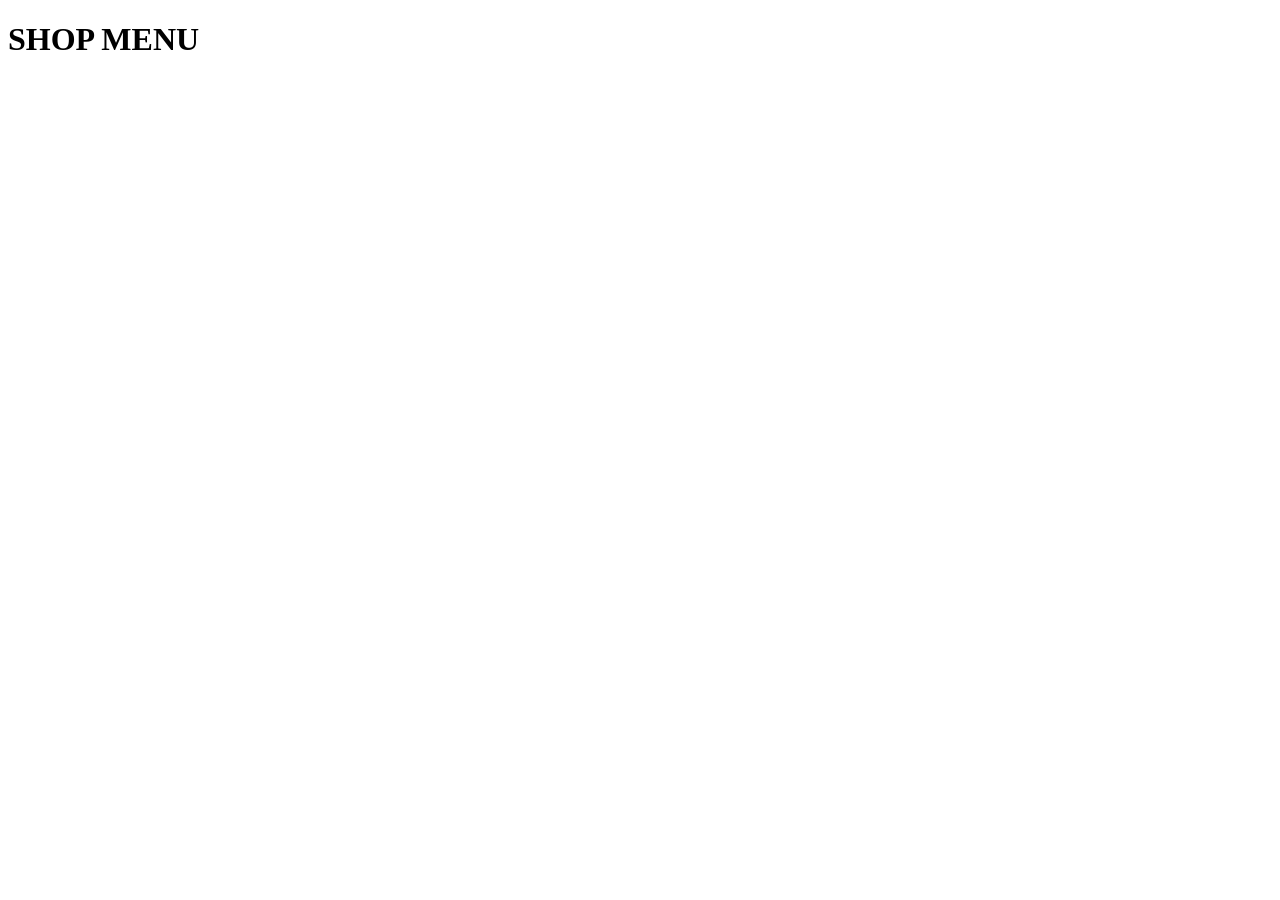
==== front.html @ e7fe9c21 "my firs commit" ====
<!DOCTYPE html>
<!--[if lt IE 7]>      <html class="no-js lt-ie9 lt-ie8 lt-ie7"> <![endif]-->
<!--[if IE 7]>         <html class="no-js lt-ie9 lt-ie8"> <![endif]-->
<!--[if IE 8]>         <html class="no-js lt-ie9"> <![endif]-->
<!--[if gt IE 8]>      <html class="no-js"> <!--<![endif]-->
<html>
    <head>
        <meta charset="utf-8">
        <meta http-equiv="X-UA-Compatible" content="IE=edge">
        <title>shop menu</title>
        <meta name="description" content="">
        <meta name="viewport" content="width=device-width, initial-scale=1">
        <link rel="stylesheet" href="">
    </head>
    <body>
        <h1>SHOP MENU</h1><!--[if lt IE 7]>
            <p class="browsehappy">You are using an <strong>outdated</strong> browser. Please <a href="#">upgrade your browser</a> to improve your experience.</p>
        <![endif]-->
        
        <script src="" async defer></script>
    </body>
</html>
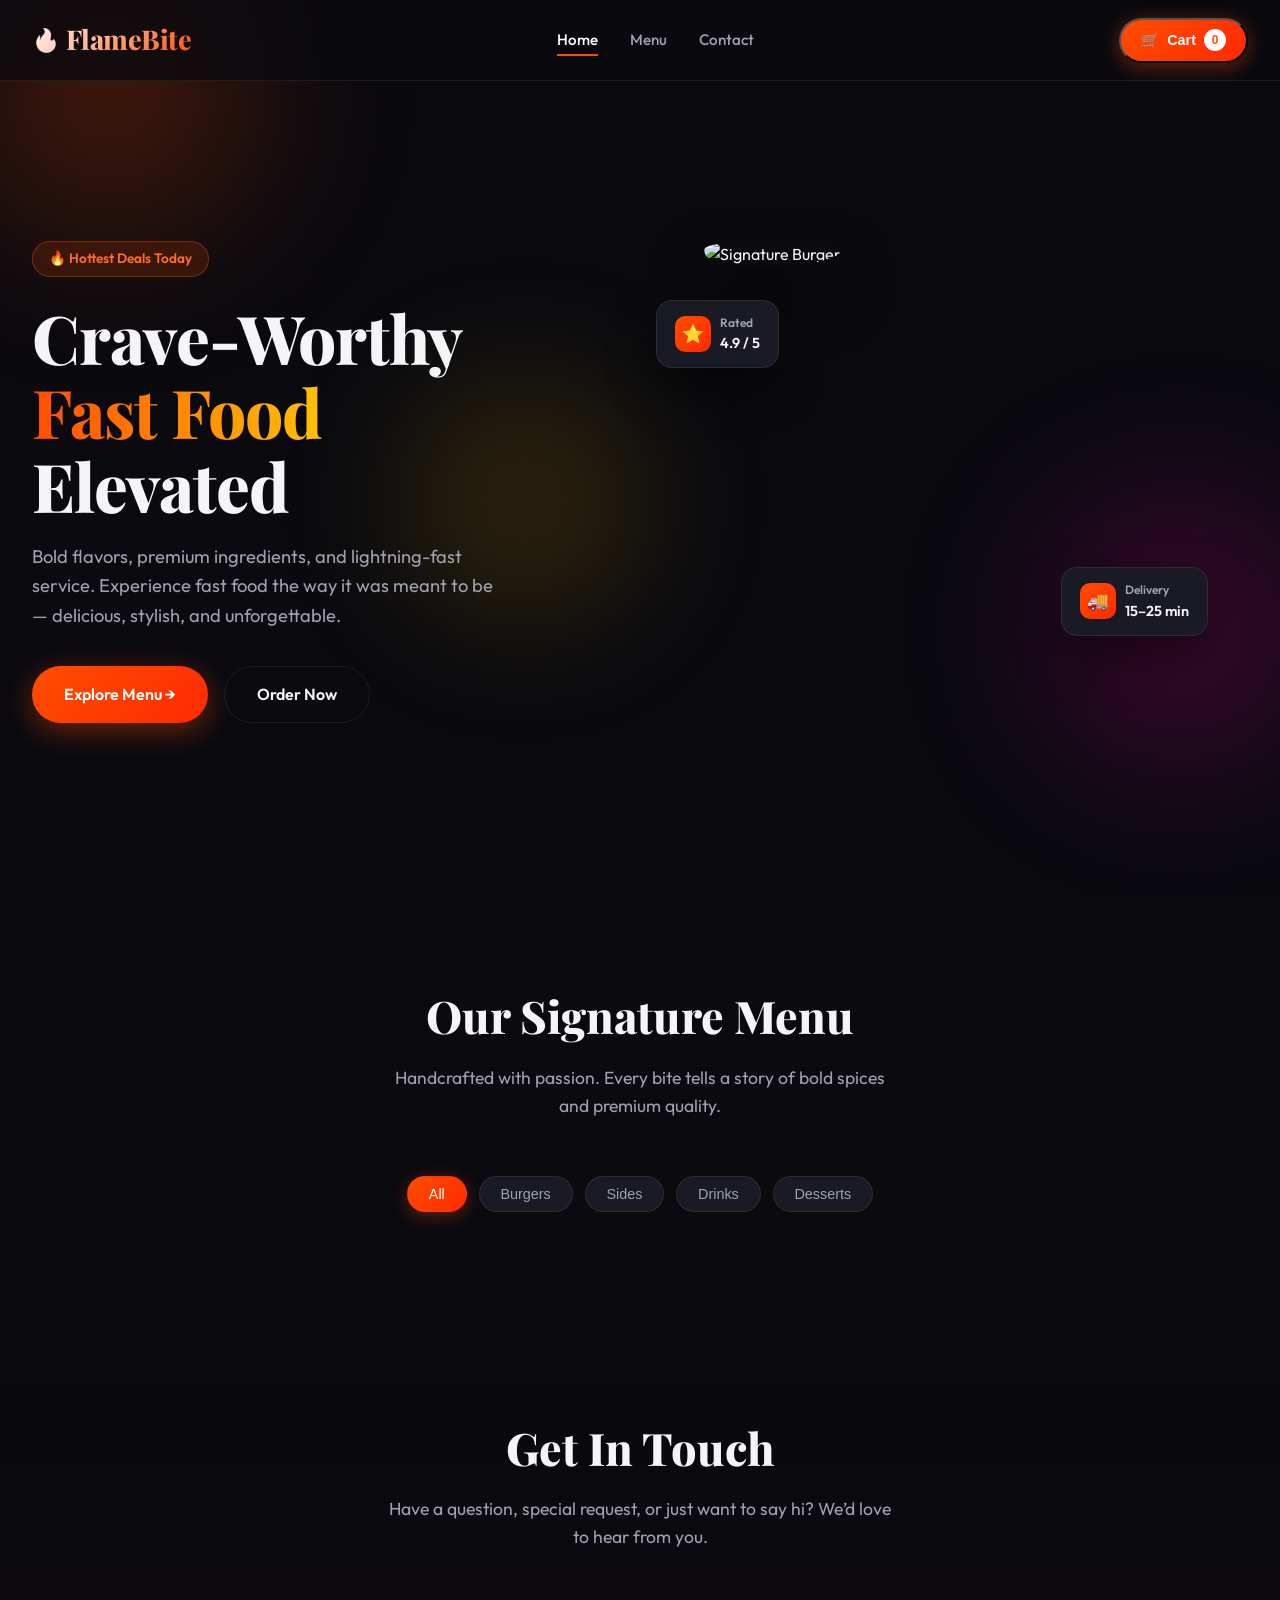
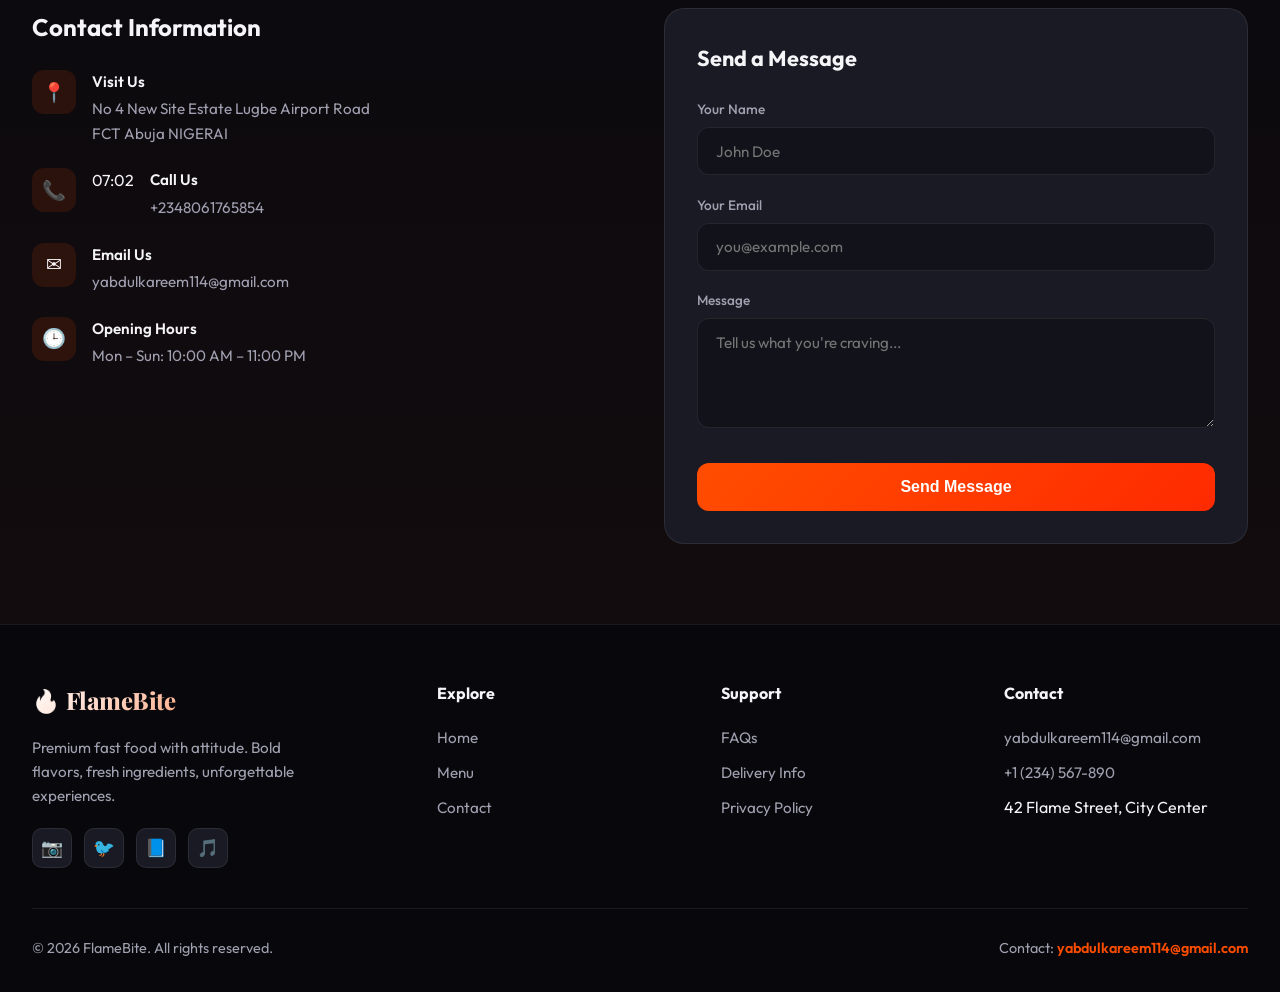
==== commit 77a65c2b: "this is my first commit" ====
--- a/front.html
+++ b/front.html
@@ -1,22 +1,1000 @@
+
 <!DOCTYPE html>
-<!--[if lt IE 7]>      <html class="no-js lt-ie9 lt-ie8 lt-ie7"> <![endif]-->
-<!--[if IE 7]>         <html class="no-js lt-ie9 lt-ie8"> <![endif]-->
-<!--[if IE 8]>         <html class="no-js lt-ie9"> <![endif]-->
-<!--[if gt IE 8]>      <html class="no-js"> <!--<![endif]-->
-<html>
-    <head>
-        <meta charset="utf-8">
-        <meta http-equiv="X-UA-Compatible" content="IE=edge">
-        <title>shop menu</title>
-        <meta name="description" content="">
-        <meta name="viewport" content="width=device-width, initial-scale=1">
-        <link rel="stylesheet" href="">
-    </head>
-    <body>
-        <h1>SHOP MENU</h1><!--[if lt IE 7]>
-            <p class="browsehappy">You are using an <strong>outdated</strong> browser. Please <a href="#">upgrade your browser</a> to improve your experience.</p>
-        <![endif]-->
-        
-        <script src="" async defer></script>
-    </body>
-</html>+<html lang="en">
+<head>
+<meta charset="UTF-8" />
+<meta name="viewport" content="width=device-width, initial-scale=1.0" />
+<title>FlameBite • Premium Fast Food</title>
+<link rel="preconnect" href="https://fonts.googleapis.com">
+<link rel="preconnect" href="https://fonts.gstatic.com" crossorigin>
+<link href="https://fonts.googleapis.com/css2?family=Outfit:wght@300;400;500;600;700;800&family=Playfair+Display:wght@700;800&display=swap" rel="stylesheet">
+<style>
+:root {
+--bg: #0a0a0f;
+--surface: #12121a;
+--card: #1a1a24;
+--accent: #ff4d00;
+--accent-glow: #ff6b2b;
+--gold: #ffc107;
+--text: #f5f5f7;
+--muted: #a0a0b0;
+--border: rgba(255,255,255,0.08);
+--radius: 20px;
+--shadow: 0 20px 50px rgba(0,0,0,0.45);
+}
+
+* {
+margin: 0;
+padding: 0;
+box-sizing: border-box;
+}
+
+html {
+scroll-behavior: smooth;
+}
+
+body {
+font-family: 'Outfit', system-ui, sans-serif;
+background: var(--bg);
+color: var(--text);
+line-height: 1.6;
+overflow-x: hidden;
+}
+
+/* Animated background orbs */
+.bg-orbs {
+position: fixed;
+inset: 0;
+pointer-events: none;
+z-index: 0;
+overflow: hidden;
+}
+.orb {
+position: absolute;
+border-radius: 50%;
+filter: blur(80px);
+opacity: 0.35;
+animation: float 18s ease-in-out infinite;
+}
+.orb-1 {
+width: 420px; height: 420px;
+background: radial-gradient(circle, var(--accent), transparent 70%);
+top: -120px; left: -100px;
+}
+.orb-2 {
+width: 360px; height: 360px;
+background: radial-gradient(circle, #ff00aa, transparent 70%);
+bottom: 10%; right: -80px;
+animation-delay: -6s;
+}
+.orb-3 {
+width: 280px; height: 280px;
+background: radial-gradient(circle, var(--gold), transparent 70%);
+top: 40%; left: 30%;
+animation-delay: -12s;
+}
+@keyframes float {
+0%, 100% { transform: translate(0, 0) scale(1); }
+33% { transform: translate(40px, -30px) scale(1.05); }
+66% { transform: translate(-30px, 20px) scale(0.95); }
+}
+
+/* Navigation */
+header {
+position: fixed;
+top: 0; left: 0; right: 0;
+z-index: 100;
+padding: 1.1rem 2rem;
+display: flex;
+align-items: center;
+justify-content: space-between;
+background: rgba(10,10,15,0.75);
+backdrop-filter: blur(16px);
+border-bottom: 1px solid var(--border);
+transition: all 0.3s ease;
+}
+header.scrolled {
+padding: 0.75rem 2rem;
+box-shadow: 0 8px 30px rgba(0,0,0,0.4);
+}
+
+.logo {
+font-family: 'Playfair Display', serif;
+font-size: 1.7rem;
+font-weight: 800;
+letter-spacing: -0.5px;
+background: linear-gradient(135deg, #fff 0%, var(--accent) 100%);
+-webkit-background-clip: text;
+-webkit-text-fill-color: transparent;
+background-clip: text;
+display: flex;
+align-items: center;
+gap: 0.4rem;
+}
+.logo span {
+font-size: 1.4rem;
+}
+
+nav {
+display: flex;
+gap: 2rem;
+align-items: center;
+}
+nav a {
+color: var(--muted);
+text-decoration: none;
+font-weight: 500;
+font-size: 0.95rem;
+position: relative;
+transition: color 0.25s;
+}
+nav a:hover, nav a.active {
+color: #fff;
+}
+nav a::after {
+content: '';
+position: absolute;
+left: 0; bottom: -4px;
+width: 0; height: 2px;
+background: var(--accent);
+transition: width 0.3s ease;
+}
+nav a:hover::after, nav a.active::after {
+width: 100%;
+}
+
+.cart-btn {
+background: linear-gradient(135deg, var(--accent), #ff2a00);
+color: white; 
+07:02 
+border: none;
+padding: 0.6rem 1.25rem;
+border-radius: 50px;
+font-weight: 600;
+font-size: 0.9rem;
+cursor: pointer;
+display: flex;
+align-items: center;
+gap: 0.5rem;
+box-shadow: 0 4px 20px rgba(255,77,0,0.4);
+transition: transform 0.2s, box-shadow 0.2s;
+}
+.cart-btn:hover {
+transform: translateY(-2px);
+box-shadow: 0 6px 25px rgba(255,77,0,0.55);
+}
+.cart-count {
+background: #fff;
+color: var(--accent);
+width: 22px; height: 22px;
+border-radius: 50%;
+font-size: 0.75rem;
+font-weight: 700;
+display: flex;
+align-items: center;
+justify-content: center;
+}
+
+/* Hero */
+.hero {
+position: relative;
+z-index: 1;
+min-height: 100vh;
+display: flex;
+align-items: center;
+padding: 8rem 2rem 4rem;
+max-width: 1300px;
+margin: 0 auto;
+gap: 3rem;
+}
+.hero-content {
+flex: 1;
+max-width: 560px;
+}
+.hero-badge {
+display: inline-flex;
+align-items: center;
+gap: 0.5rem;
+background: rgba(255,77,0,0.15);
+border: 1px solid rgba(255,77,0,0.35);
+color: var(--accent-glow);
+padding: 0.4rem 1rem;
+border-radius: 50px;
+font-size: 0.85rem;
+font-weight: 600;
+margin-bottom: 1.5rem;
+animation: pulse 2.5s infinite;
+}
+@keyframes pulse {
+0%, 100% { box-shadow: 0 0 0 0 rgba(255,77,0,0.4); }
+50% { box-shadow: 0 0 0 10px rgba(255,77,0,0); }
+}
+.hero h1 {
+font-family: 'Playfair Display', serif;
+font-size: clamp(2.8rem, 6vw, 4.2rem);
+line-height: 1.1;
+font-weight: 800;
+margin-bottom: 1.2rem;
+letter-spacing: -1px;
+}
+.hero h1 .highlight {
+background: linear-gradient(90deg, var(--accent), var(--gold));
+-webkit-background-clip: text;
+-webkit-text-fill-color: transparent;
+background-clip: text;
+}
+.hero p {
+color: var(--muted);
+font-size: 1.15rem;
+margin-bottom: 2.2rem;
+max-width: 480px;
+}
+.hero-actions {
+display: flex;
+gap: 1rem;
+flex-wrap: wrap;
+}
+.btn-primary {
+background: linear-gradient(135deg, var(--accent), #ff2a00);
+color: white;
+border: none;
+padding: 0.95rem 2rem;
+border-radius: 50px;
+font-weight: 600;
+font-size: 1rem;
+cursor: pointer;
+box-shadow: 0 8px 30px rgba(255,77,0,0.4);
+transition: all 0.25s;
+text-decoration: none;
+display: inline-flex;
+align-items: center;
+gap: 0.5rem;
+}
+.btn-primary:hover {
+transform: translateY(-3px);
+box-shadow: 0 12px 35px rgba(255,77,0,0.55);
+}
+.btn-secondary {
+background: transparent;
+color: var(--text);
+border: 1.5px solid var(--border);
+padding: 0.95rem 2rem;
+border-radius: 50px;
+font-weight: 600;
+font-size: 1rem;
+cursor: pointer;
+transition: all 0.25s;
+text-decoration: none;
+}
+.btn-secondary:hover {
+border-color: var(--accent);
+color: var(--accent);
+background: rgba(255,77,0,0.08);
+}
+
+.hero-visual {
+flex: 1;
+position: relative;
+display: flex;
+justify-content: center;
+align-items: center;
+}
+.hero-img-wrap {
+position: relative;
+width: 100%;
+max-width: 480px;
+aspect-ratio: 1;
+}
+.hero-img-wrap img {
+width: 100%;
+height: 100%;
+object-fit: cover;
+border-radius: 30% 70% 70% 30% / 30% 30% 70% 70%;
+box-shadow: 0 30px 60px rgba(0,0,0,0.5);
+animation: morph 12s ease-in-out infinite;
+}
+@keyframes morph {
+0%, 100% { border-radius: 30% 70% 70% 30% / 30% 30% 70% 70%; }
+25% { border-radius: 58% 42% 38% 62% / 45% 55% 45% 55%; } 
+07:02 
+50% { border-radius: 50% 50% 33% 67% / 55% 27% 73% 45%; }
+75% { border-radius: 33% 67% 58% 42% / 63% 48% 52% 37%; }
+}
+.floating-badge {
+position: absolute;
+background: var(--card);
+border: 1px solid var(--border);
+padding: 0.75rem 1.1rem;
+border-radius: 16px;
+box-shadow: var(--shadow);
+display: flex;
+align-items: center;
+gap: 0.6rem;
+font-weight: 600;
+font-size: 0.9rem;
+animation: floatBadge 4s ease-in-out infinite;
+}
+.floating-badge.one {
+top: 12%; left: -10%;
+animation-delay: 0s;
+}
+.floating-badge.two {
+bottom: 18%; right: -5%;
+animation-delay: 1.5s;
+}
+@keyframes floatBadge {
+0%, 100% { transform: translateY(0); }
+50% { transform: translateY(-12px); }
+}
+.badge-icon {
+width: 36px; height: 36px;
+background: linear-gradient(135deg, var(--accent), #ff2a00);
+border-radius: 10px;
+display: flex;
+align-items: center;
+justify-content: center;
+font-size: 1.1rem;
+}
+
+/* Sections common */
+section {
+position: relative;
+z-index: 1;
+padding: 5rem 2rem;
+max-width: 1300px;
+margin: 0 auto;
+}
+.section-header {
+text-align: center;
+margin-bottom: 3.5rem;
+}
+.section-header h2 {
+font-family: 'Playfair Display', serif;
+font-size: clamp(2rem, 4vw, 2.8rem);
+font-weight: 800;
+margin-bottom: 0.75rem;
+}
+.section-header p {
+color: var(--muted);
+font-size: 1.1rem;
+max-width: 520px;
+margin: 0 auto;
+}
+
+/* Filter tabs */
+.filter-tabs {
+display: flex;
+justify-content: center;
+gap: 0.75rem;
+flex-wrap: wrap;
+margin-bottom: 2.5rem;
+}
+.filter-btn {
+background: var(--card);
+border: 1px solid var(--border);
+color: var(--muted);
+padding: 0.55rem 1.3rem;
+border-radius: 50px;
+font-weight: 500;
+font-size: 0.9rem;
+cursor: pointer;
+transition: all 0.25s;
+}
+.filter-btn:hover, .filter-btn.active {
+background: linear-gradient(135deg, var(--accent), #ff2a00);
+color: white;
+border-color: transparent;
+box-shadow: 0 4px 18px rgba(255,77,0,0.35);
+}
+
+/* Menu Grid */
+.menu-grid {
+display: grid;
+grid-template-columns: repeat(auto-fill, minmax(280px, 1fr));
+gap: 1.75rem;
+}
+.menu-card {
+background: var(--card);
+border-radius: var(--radius);
+overflow: hidden;
+border: 1px solid var(--border);
+transition: all 0.35s cubic-bezier(0.22, 1, 0.36, 1);
+position: relative;
+opacity: 0;
+transform: translateY(30px);
+}
+.menu-card.visible {
+opacity: 1;
+transform: translateY(0);
+}
+.menu-card:hover {
+transform: translateY(-10px);
+box-shadow: 0 25px 50px rgba(0,0,0,0.4);
+border-color: rgba(255,77,0,0.3);
+}
+.card-img {
+position: relative;
+height: 200px;
+overflow: hidden;
+}
+.card-img img {
+width: 100%;
+height: 100%;
+object-fit: cover;
+transition: transform 0.5s ease;
+}
+.menu-card:hover .card-img img {
+transform: scale(1.08);
+}
+.price-tag {
+position: absolute;
+top: 14px;
+right: 14px;
+background: linear-gradient(135deg, var(--accent), #ff2a00);
+color: white;
+font-weight: 700;
+font-size: 0.95rem;
+padding: 0.4rem 0.9rem;
+border-radius: 50px;
+box-shadow: 0 4px 15px rgba(255,77,0,0.45);
+z-index: 2;
+}
+.card-body {
+padding: 1.35rem 1.4rem 1.5rem;
+}
+.card-category {
+font-size: 0.75rem;
+text-transform: uppercase;
+letter-spacing: 1px;
+color: var(--accent); 
+07:02 
+font-weight: 600;
+margin-bottom: 0.35rem;
+}
+.card-title {
+font-size: 1.25rem;
+font-weight: 700;
+margin-bottom: 0.45rem;
+}
+.card-desc {
+color: var(--muted);
+font-size: 0.9rem;
+margin-bottom: 1.15rem;
+display: -webkit-box;
+-webkit-line-clamp: 2;
+-webkit-box-orient: vertical;
+overflow: hidden;
+}
+.card-footer {
+display: flex;
+align-items: center;
+justify-content: space-between;
+}
+.add-btn {
+background: rgba(255,77,0,0.12);
+color: var(--accent);
+border: 1px solid rgba(255,77,0,0.3);
+padding: 0.5rem 1.1rem;
+border-radius: 50px;
+font-weight: 600;
+font-size: 0.85rem;
+cursor: pointer;
+transition: all 0.25s;
+display: flex;
+align-items: center;
+gap: 0.35rem;
+}
+.add-btn:hover {
+background: var(--accent);
+color: white;
+border-color: transparent;
+}
+.rating {
+display: flex;
+align-items: center;
+gap: 0.3rem;
+font-size: 0.85rem;
+color: var(--gold);
+font-weight: 600;
+}
+
+/* Contact section */
+.contact-section {
+background: linear-gradient(180deg, transparent, rgba(255,77,0,0.04));
+}
+.contact-grid {
+display: grid;
+grid-template-columns: 1fr 1fr;
+gap: 3rem;
+align-items: start;
+}
+.contact-info h3 {
+font-size: 1.5rem;
+margin-bottom: 1.5rem;
+font-weight: 700;
+}
+.info-item {
+display: flex;
+gap: 1rem;
+margin-bottom: 1.4rem;
+align-items: flex-start;
+}
+.info-icon {
+width: 44px; height: 44px;
+background: rgba(255,77,0,0.12);
+border-radius: 12px;
+display: flex;
+align-items: center;
+justify-content: center;
+font-size: 1.2rem;
+flex-shrink: 0;
+}
+.info-text h4 {
+font-size: 0.95rem;
+font-weight: 600;
+margin-bottom: 0.2rem;
+}
+.info-text p, .info-text a {
+color: var(--muted);
+font-size: 0.95rem;
+text-decoration: none;
+transition: color 0.2s;
+}
+.info-text a:hover {
+color: var(--accent);
+}
+
+.contact-form {
+background: var(--card);
+border: 1px solid var(--border);
+border-radius: var(--radius);
+padding: 2rem;
+}
+.contact-form h3 {
+font-size: 1.35rem;
+margin-bottom: 1.5rem;
+font-weight: 700;
+}
+.form-group {
+margin-bottom: 1.2rem;
+}
+.form-group label {
+display: block;
+font-size: 0.85rem;
+font-weight: 500;
+margin-bottom: 0.4rem;
+color: var(--muted);
+}
+.form-group input,
+.form-group textarea {
+width: 100%;
+background: var(--surface);
+border: 1px solid var(--border);
+border-radius: 12px;
+padding: 0.85rem 1.1rem;
+color: var(--text);
+font-family: inherit;
+font-size: 0.95rem;
+transition: border-color 0.25s;
+}
+.form-group input:focus,
+.form-group textarea:focus {
+outline: none;
+border-color: var(--accent);
+}
+.form-group textarea {
+resize: vertical;
+min-height: 110px;
+}
+.submit-btn {
+width: 100%;
+background: linear-gradient(135deg, var(--accent), #ff2a00);
+color: white;
+border: none;
+padding: 0.95rem;
+border-radius: 12px;
+font-weight: 600;
+font-size: 1rem;
+cursor: pointer;
+transition: all 0.25s;
+margin-top: 0.5rem;
+}
+.submit-btn:hover {
+transform: translateY(-2px);
+box-shadow: 0 8px 25px rgba(255,77,0,0.4);
+}
+
+/* Footer */
+footer {
+position: relative;
+z-index: 1;
+background: #08080c;
+border-top: 1px solid var(--border);
+padding: 3.5rem 2rem 2rem; 
+07:02 
+}
+.footer-content {
+max-width: 1300px;
+margin: 0 auto;
+display: grid;
+grid-template-columns: 1.5fr 1fr 1fr 1fr;
+gap: 2.5rem;
+margin-bottom: 2.5rem;
+}
+.footer-brand .logo {
+margin-bottom: 1rem;
+font-size: 1.5rem;
+}
+.footer-brand p {
+color: var(--muted);
+font-size: 0.95rem;
+max-width: 280px;
+margin-bottom: 1.2rem;
+}
+.socials {
+display: flex;
+gap: 0.75rem;
+}
+.social-link {
+width: 40px; height: 40px;
+background: var(--card);
+border: 1px solid var(--border);
+border-radius: 10px;
+display: flex;
+align-items: center;
+justify-content: center;
+color: var(--muted);
+text-decoration: none;
+transition: all 0.25s;
+font-size: 1.1rem;
+}
+.social-link:hover {
+background: var(--accent);
+color: white;
+border-color: transparent;
+}
+.footer-col h4 {
+font-size: 1rem;
+font-weight: 700;
+margin-bottom: 1.1rem;
+}
+.footer-col ul {
+list-style: none;
+}
+.footer-col li {
+margin-bottom: 0.6rem;
+}
+.footer-col a {
+color: var(--muted);
+text-decoration: none;
+font-size: 0.95rem;
+transition: color 0.2s;
+}
+.footer-col a:hover {
+color: var(--accent);
+}
+.footer-bottom {
+max-width: 1300px;
+margin: 0 auto;
+padding-top: 1.75rem;
+border-top: 1px solid var(--border);
+display: flex;
+justify-content: space-between;
+align-items: center;
+flex-wrap: wrap;
+gap: 1rem;
+color: var(--muted);
+font-size: 0.9rem;
+}
+.footer-email {
+color: var(--accent);
+font-weight: 600;
+text-decoration: none;
+}
+.footer-email:hover {
+text-decoration: underline;
+}
+
+/* Toast notification */
+.toast {
+position: fixed;
+bottom: 2rem;
+right: 2rem;
+background: var(--card);
+border: 1px solid rgba(255,77,0,0.4);
+color: white;
+padding: 1rem 1.4rem;
+border-radius: 14px;
+box-shadow: 0 15px 40px rgba(0,0,0,0.5);
+display: flex;
+align-items: center;
+gap: 0.75rem;
+z-index: 200;
+transform: translateY(120px);
+opacity: 0;
+transition: all 0.4s cubic-bezier(0.22, 1, 0.36, 1);
+}
+.toast.show {
+transform: translateY(0);
+opacity: 1;
+}
+.toast-icon {
+width: 32px; height: 32px;
+background: var(--accent);
+border-radius: 8px;
+display: flex;
+align-items: center;
+justify-content: center;
+}
+
+/* Mobile menu */
+.menu-toggle {
+display: none;
+background: none;
+border: none;
+color: white;
+font-size: 1.6rem;
+cursor: pointer;
+}
+
+/* Responsive */
+@media (max-width: 980px) {
+.hero {
+flex-direction: column;
+text-align: center;
+padding-top: 7rem;
+}
+.hero-content {
+max-width: 100%;
+}
+.hero p {
+margin-left: auto;
+margin-right: auto;
+}
+.hero-actions {
+justify-content: center;
+}
+.hero-visual {
+max-width: 380px;
+}
+.floating-badge.one { left: 0; }
+.floating-badge.two { right: 0; }
+.contact-grid {
+grid-template-columns: 1fr;
+}
+.footer-content {
+grid-template-columns: 1fr 1fr;
+}
+}
+@media (max-width: 680px) {
+header {
+padding: 1rem 1.25rem;
+}
+nav {
+display: none;
+position: absolute;
+top: 100%;
+left: 0; right: 0;
+background: rgba(10,10,15,0.97);
+flex-direction: column;
+padding: 1.5rem;
+gap: 1.2rem;
+border-bottom: 1px solid var(--border); 
+07:02 
+}
+nav.open {
+display: flex;
+}
+.menu-toggle {
+display: block;
+}
+.cart-btn span:not(.cart-count) {
+display: none;
+}
+section {
+padding: 3.5rem 1.25rem;
+}
+.footer-content {
+grid-template-columns: 1fr;
+}
+.footer-bottom {
+flex-direction: column;
+text-align: center;
+}
+}
+</style>
+</head>
+<body>
+<!-- Background orbs -->
+<div class="bg-orbs">
+<div class="orb orb-1"></div>
+<div class="orb orb-2"></div>
+<div class="orb orb-3"></div>
+</div>
+
+<!-- Header -->
+<header id="header">
+<div class="logo">
+<span>🔥</span> FlameBite
+</div>
+<nav id="nav">
+<a href="#home" class="active">Home</a>
+<a href="#menu">Menu</a>
+<a href="#contact">Contact</a>
+</nav>
+<div style="display:flex;align-items:center;gap:1rem;">
+<button class="cart-btn" id="cartBtn">
+🛒 <span>Cart</span>
+<span class="cart-count" id="cartCount">0</span>
+</button>
+<button class="menu-toggle" id="menuToggle" aria-label="Menu">☰</button>
+</div>
+</header>
+
+<!-- Hero -->
+<section class="hero" id="home">
+<div class="hero-content">
+<div class="hero-badge">🔥 Hottest Deals Today</div>
+<h1>Crave-Worthy<br><span class="highlight">Fast Food</span><br>Elevated</h1>
+<p>Bold flavors, premium ingredients, and lightning-fast service. Experience fast food the way it was meant to be — delicious, stylish, and unforgettable.</p>
+<div class="hero-actions">
+<a href="#menu" class="btn-primary">Explore Menu →</a>
+<a href="#contact" class="btn-secondary">Order Now</a>
+</div>
+</div>
+<div class="hero-visual">
+<div class="hero-img-wrap">
+<img src="https://images.unsplash.com/photo-1568901346375-23c9450c58cd?w=800&q=80" alt="Signature Burger" />
+<div class="floating-badge one">
+<div class="badge-icon">⭐</div>
+<div>
+<div style="font-size:0.75rem;color:var(--muted);">Rated</div>
+<div>4.9 / 5</div>
+</div>
+</div>
+<div class="floating-badge two">
+<div class="badge-icon">🚚</div>
+<div>
+<div style="font-size:0.75rem;color:var(--muted);">Delivery</div>
+<div>15–25 min</div>
+</div>
+</div>
+</div>
+</div>
+</section>
+
+<!-- Menu -->
+<section id="menu">
+<div class="section-header">
+<h2>Our Signature Menu</h2>
+<p>Handcrafted with passion. Every bite tells a story of bold spices and premium quality.</p>
+</div>
+
+<div class="filter-tabs">
+<button class="filter-btn active" data-filter="all">All</button>
+<button class="filter-btn" data-filter="burgers">Burgers</button>
+<button class="filter-btn" data-filter="sides">Sides</button>
+<button class="filter-btn" data-filter="drinks">Drinks</button>
+<button class="filter-btn" data-filter="desserts">Desserts</button>
+</div>
+
+<div class="menu-grid" id="menuGrid">
+<!-- Cards injected by JS -->
+</div>
+</section>
+
+<!-- Contact -->
+<section class="contact-section" id="contact">
+<div class="section-header">
+<h2>Get In Touch</h2>
+<p>Have a question, special request, or just want to say hi? We’d love to hear from you.</p>
+</div>
+
+<div class="contact-grid">
+<div class="contact-info">
+<h3>Contact Information</h3>
+<div class="info-item">
+<div class="info-icon">📍</div>
+<div class="info-text">
+<h4>Visit Us</h4>
+<p>No 4 New Site Estate Lugbe Airport Road<br>FCT Abuja NIGERAI</p>
+</div>
+</div>
+<div class="info-item">
+<div class="info-icon">📞</div> 
+07:02 
+<div class="info-text">
+<h4>Call Us</h4>
+<p><a href="tel:+2348061765854">+2348061765854
+</a></p>
+</div>
+</div>
+<div class="info-item">
+<div class="info-icon">✉️</div>
+<div class="info-text">
+<h4>Email Us</h4>
+<p><a href="mailto:yabdulkareem114@gmail.com">yabdulkareem114@gmail.com</a></p>
+</div>
+</div>
+<div class="info-item">
+<div class="info-icon">🕒</div>
+<div class="info-text">
+<h4>Opening Hours</h4>
+<p>Mon – Sun: 10:00 AM – 11:00 PM</p>
+</div>
+</div>
+</div>
+
+<div class="contact-form">
+<h3>Send a Message</h3>
+<form id="contactForm">
+<div class="form-group">
+<label for="name">Your Name</label>
+<input type="text" id="name" name="name" placeholder="John Doe" required />
+</div>
+<div class="form-group">
+<label for="email">Your Email</label>
+<input type="email" id="email" name="email" placeholder="you@example.com" required />
+</div>
+<div class="form-group">
+<label for="message">Message</label>
+<textarea id="message" name="message" placeholder="Tell us what you're craving..." required></textarea>
+</div>
+<button type="submit" class="submit-btn">Send Message</button>
+</form>
+</div>
+</div>
+</section>
+
+<!-- Footer -->
+<footer>
+<div class="footer-content">
+<div class="footer-brand">
+<div class="logo"><span>🔥</span> FlameBite</div>
+<p>Premium fast food with attitude. Bold flavors, fresh ingredients, unforgettable experiences.</p>
+<div class="socials">
+<a href="#" class="social-link" aria-label="Instagram">📷</a>
+<a href="#" class="social-link" aria-label="Twitter">🐦</a>
+<a href="#" class="social-link" aria-label="Facebook">📘</a>
+<a href="#" class="social-link" aria-label="TikTok">🎵</a>
+</div>
+</div>
+<div class="footer-col">
+<h4>Explore</h4>
+<ul>
+<li><a href="#home">Home</a></li>
+<li><a href="#menu">Menu</a></li>
+<li><a href="#contact">Contact</a></li>
+</ul>
+</div>
+<div class="footer-col">
+<h4>Support</h4>
+<ul>
+<li><a href="#">FAQs</a></li>
+<li><a href="#">Delivery Info</a></li>
+<li><a href="#">Privacy Policy</a></li>
+</ul>
+</div>
+<div class="footer-col">
+<h4>Contact</h4>
+<ul>
+<li><a href="mailto:yabdulkareem114@gmail.com">yabdulkareem114@gmail.com</a></li>
+<li><a href="tel:+1234567890">+1 (234) 567-890</a></li>
+<li>42 Flame Street, City Center</li>
+</ul>
+</div>
+</div>
+<div class="footer-bottom">
+<p>© 2026 FlameBite. All rights reserved.</p>
+<p>Contact: <a href="mailto:yabdulkareem114@gmail.com" class="footer-email">yabdulkareem114@gmail.com</a></p>
+</div>
+</footer>
+
+<!-- Toast -->
+<div class="toast" id="toast">
+<div class="toast-icon">✓</div>
+<span id="toastMsg">Added to cart!</span>
+</div>
+
+</body>
+</html> 
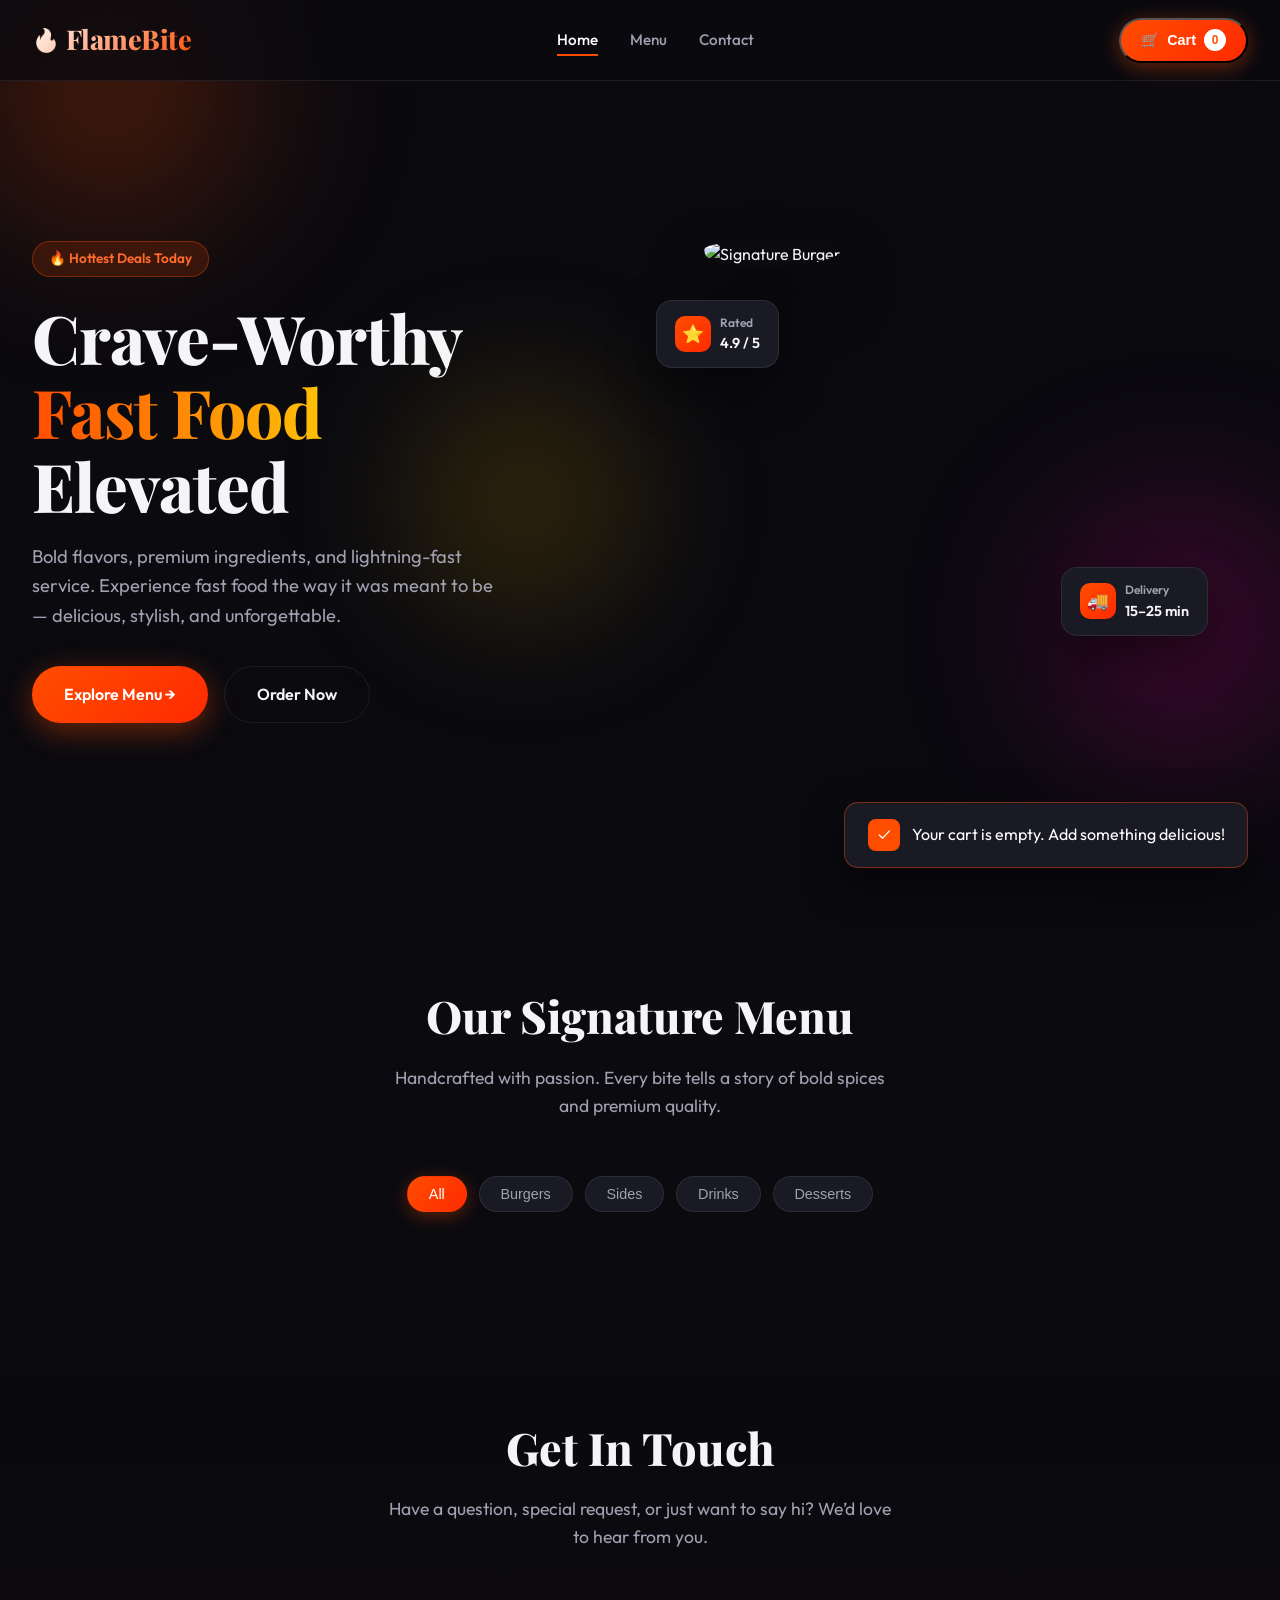
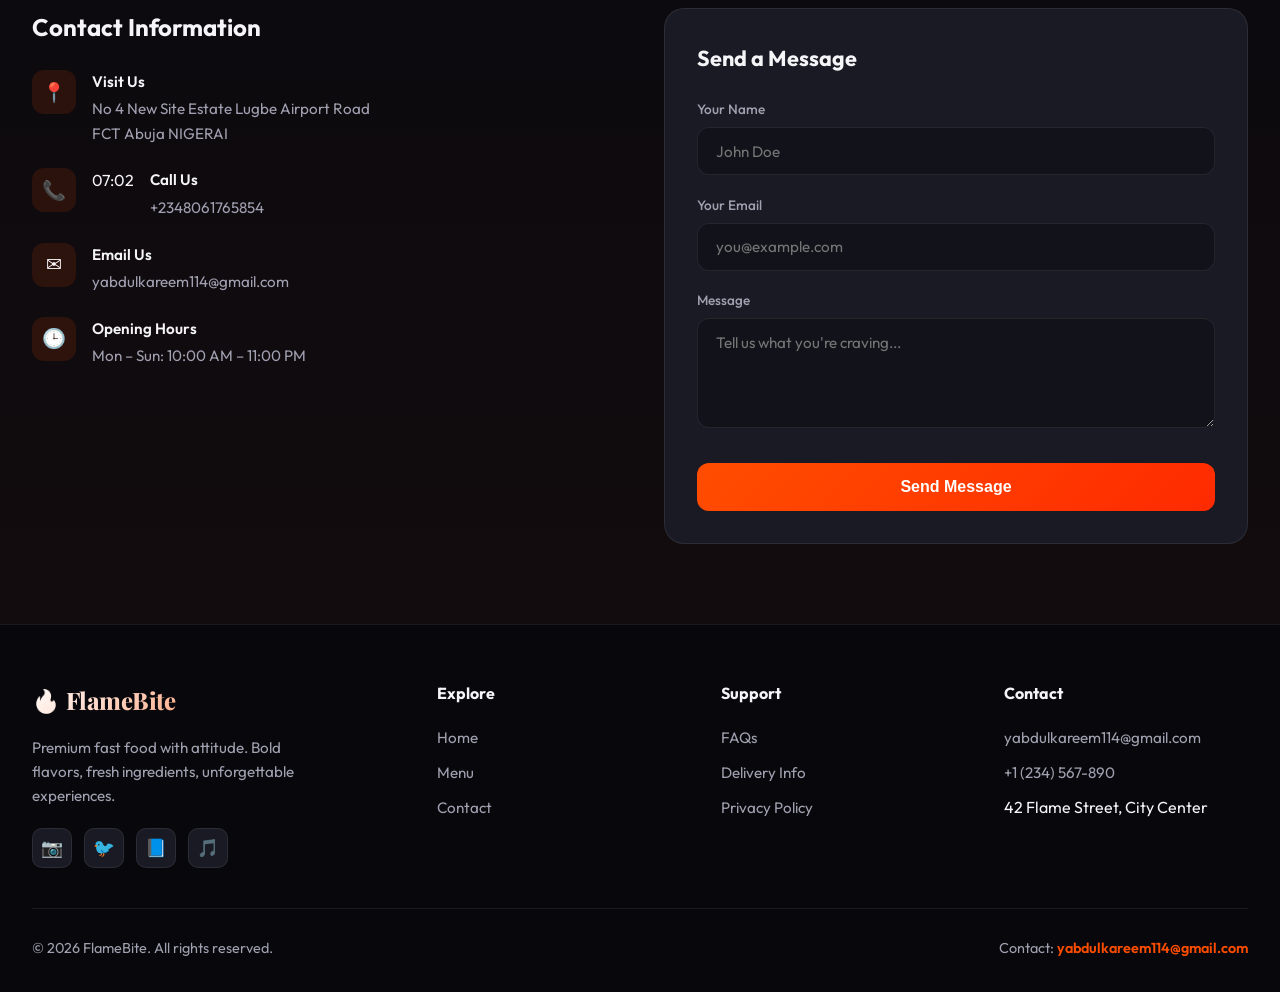
==== commit 659a9de3: "this is my second commit" ====
--- a/front.html
+++ b/front.html
@@ -995,6 +995,235 @@
 <div class="toast-icon">✓</div>
 <span id="toastMsg">Added to cart!</span>
 </div>
-
+<script>
+// Menu data
+const menuItems = [
+  {
+    id: 1,
+    name: "Flame Smash Burger",
+    category: "burgers",
+    desc: "Double smashed beef, melted cheddar, caramelized onions & secret flame sauce.",
+    price: 12.99,
+    rating: 4.9,
+    img: "https://images.unsplash.com/photo-1568901346375-23c9450c58cd?w=600&q=80"
+  },
+  {
+    id: 2,
+    name: "Crispy Chicken Deluxe",
+    category: "burgers",
+    desc: "Crispy fried chicken, spicy mayo, lettuce, pickles on a toasted brioche bun.", 
+    price: 11.49,
+    rating: 4.8,
+    img: "https://images.unsplash.com/photo-1606755962773-d324e0a13086?w=600&q=80"
+  },
+  {
+    id: 3,
+    name: "Truffle Fries",
+    category: "sides",
+    desc: "Hand-cut fries tossed in truffle oil, parmesan & fresh herbs.",
+    price: 6.99,
+    rating: 4.7,
+    img: "https://images.unsplash.com/photo-1573080496219-bb080dd4f877?w=600&q=80"
+  },
+  {
+    id: 4,
+    name: "Loaded Nacho Fries",
+    category: "sides",
+    desc: "Fries smothered in cheese sauce, jalapeños, sour cream & crispy bacon.",
+    price: 8.49,
+    rating: 4.6,
+    img: "https://images.unsplash.com/photo-1630384060421-cb20d0e0649d?w=600&q=80"
+  },
+  {
+    id: 5,
+    name: "Classic Cola",
+    category: "drinks",
+    desc: "Ice-cold classic cola. The perfect partner for every meal.",
+    price: 2.99,
+    rating: 4.5,
+    img: "https://images.unsplash.com/photo-1622483767028-3f66f32aef97?w=600&q=80"
+  },
+  {
+    id: 6,
+    name: "Berry Blast Shake",
+    category: "drinks",
+    desc: "Creamy vanilla ice cream blended with mixed berries & a hint of mint.",
+    price: 5.99,
+    rating: 4.8,
+    img: "https://images.unsplash.com/photo-1572490122747-3968b75cc699?w=600&q=80"
+  },
+  {
+    id: 7,
+    name: "Molten Chocolate Cake",
+    category: "desserts",
+    desc: "Warm chocolate lava cake with a gooey center, served with vanilla ice cream.",
+    price: 7.49,
+    rating: 4.9,
+    img: "https://images.unsplash.com/photo-1606313564200-e75d5e30476c?w=600&q=80"
+  },
+  {
+    id: 8,
+    name: "BBQ Bacon Burger",
+    category: "burgers",
+    desc: "Juicy beef patty, crispy bacon, cheddar, onion rings & smoky BBQ glaze.",
+    price: 13.99,
+    rating: 4.9,
+    img: "https://images.unsplash.com/photo-1553979459-d2229ba7433b?w=600&q=80"
+  },
+  {
+    id: 9,
+    name: "Onion Rings",
+    category: "sides",
+    desc: "Golden, crispy beer-battered onion rings with house dipping sauce.",
+    price: 5.49,
+    rating: 4.6,
+    img: "https://images.unsplash.com/photo-1639024471283-035266d1b3f2?w=600&q=80"
+  },
+  {
+    id: 10,
+    name: "Iced Lemonade",
+    category: "drinks",
+    desc: "Freshly squeezed lemonade over ice with a touch of mint.",
+    price: 3.49,
+    rating: 4.7,
+    img: "https://images.unsplash.com/photo-1622597467836-f3285f2131b8?w=600&q=80"
+  },
+  {
+    id: 11,
+    name: "Cookie Dough Sundae",
+    category: "desserts",
+    desc: "Vanilla ice cream loaded with cookie dough chunks & chocolate drizzle.",
+    price: 6.99,
+    rating: 4.8,
+    img: "https://images.unsplash.com/photo-1563805042-7684c019e1cb?w=600&q=80"
+  },
+  {
+    id: 12,
+    name: "Spicy Wings (8pc)",
+    category: "sides",
+    desc: "Crispy chicken wings tossed in our signature hot sauce. Extra napkins recommended.",
+    price: 9.99,
+    rating: 4.7,
+    img: "https://images.unsplash.com/photo-1608039755401-742074f0548d?w=600&q=80"
+  }
+];
+
+// State
+let cart = [];
+let currentFilter = 'all';
+
+// DOM
+const menuGrid = document.getElementById('menuGrid');
+const cartCount = document.getElementById('cartCount');
+const toast = document.getElementById('toast');
+const toastMsg = document.getElementById('toastMsg');
+const header = document.getElementById('header');
+const menuToggle = document.getElementById('menuToggle');
+const nav = document.getElementById('nav');
+
+// Render menu cards
+function renderMenu(filter = 'all') {
+  const items = filter === 'all' ? menuItems : menuItems.filter(i => i.category === filter); 
+
+  menuGrid.innerHTML = items.map((item, idx) => `
+    <article class="menu-card" data-id="${item.id}" style="transition-delay: ${idx * 0.06}s">
+      <div class="card-img">
+        <img src="${item.img}" alt="${item.name}" loading="lazy" />
+        <div class="price-tag">$${item.price.toFixed(2)}</div>
+      </div>
+      <div class="card-body">
+        <div class="card-category">${item.category}</div>
+        <h3 class="card-title">${item.name}</h3>
+        <p class="card-desc">${item.desc}</p>
+        <div class="card-footer">
+          <div class="rating">★ ${item.rating}</div>
+          <button class="add-btn" onclick="addToCart(${item.id})">
+            + Add
+          </button>
+        </div>
+      </div>
+    </article>
+  `).join('');
+
+  // Trigger animation
+  requestAnimationFrame(() => {
+    document.querySelectorAll('.menu-card').forEach(card => {
+      card.classList.add('visible');
+    });
+  });
+}
+
+// Filter buttons
+document.querySelectorAll('.filter-btn').forEach(btn => {
+  btn.addEventListener('click', () => {
+    document.querySelectorAll('.filter-btn').forEach(b => b.classList.remove('active'));
+    btn.classList.add('active');
+    currentFilter = btn.dataset.filter;
+    renderMenu(currentFilter);
+  });
+});
+
+// Add to cart
+function addToCart(id) {
+  const item = menuItems.find(i => i.id === id);
+  if (!item) return;
+  cart.push(item);
+  cartCount.textContent = cart.length;
+  showToast(`${item.name} added to cart!`);
+}
+
+// Toast
+function showToast(msg) {
+  toastMsg.textContent = msg;
+  toast.classList.add('show');
+  setTimeout(() => toast.classList.remove('show'), 2600);
+}
+
+// Header scroll effect
+window.addEventListener('scroll', () => {
+  if (window.scrollY > 40) {
+    header.classList.add('scrolled');
+  } else {
+    header.classList.remove('scrolled');
+  }
+});
+
+// Mobile menu
+menuToggle.addEventListener('click', () => {
+  nav.classList.toggle('open');
+});
+nav.querySelectorAll('a').forEach(a => {
+  a.addEventListener('click', () => nav.classList.remove('open'));
+});
+
+// Active nav link on scroll
+const sections = document.querySelectorAll('section[id]');
+window.addEventListener('scroll', () => {
+  let current = '';
+  sections.forEach(sec => {
+    const top = sec.offsetTop - 120;
+    if (window.scrollY >= top) current = sec.getAttribute('id');
+  });
+  nav.querySelectorAll('a').forEach(a => {
+    a.classList.toggle('active', a.getAttribute('href') === `#${current}`);
+  });
+});
+
+// Contact form
+document.getElementById('contactForm').addEventListener('submit', (e) => {
+  e.preventDefault();
+  showToast('Message sent! We’ll reply soon.');
+  e.target.reset();
+});
+
+// Cart button
+document.getElementById('cartBtn').addEventListener('click', () => {})
+  if (cart.length === 0) {
+    showToast('Your cart is empty. Add something delicious!');
+  } else {
+    const total = cart.reduce((sum, i) => sum + i.price, 0).toFixed(2);
+    showToast(`Cart: ${cart.length} items | Total: $${total}`);
+    }
+    </script>
 </body>
-</html> 
+</html>
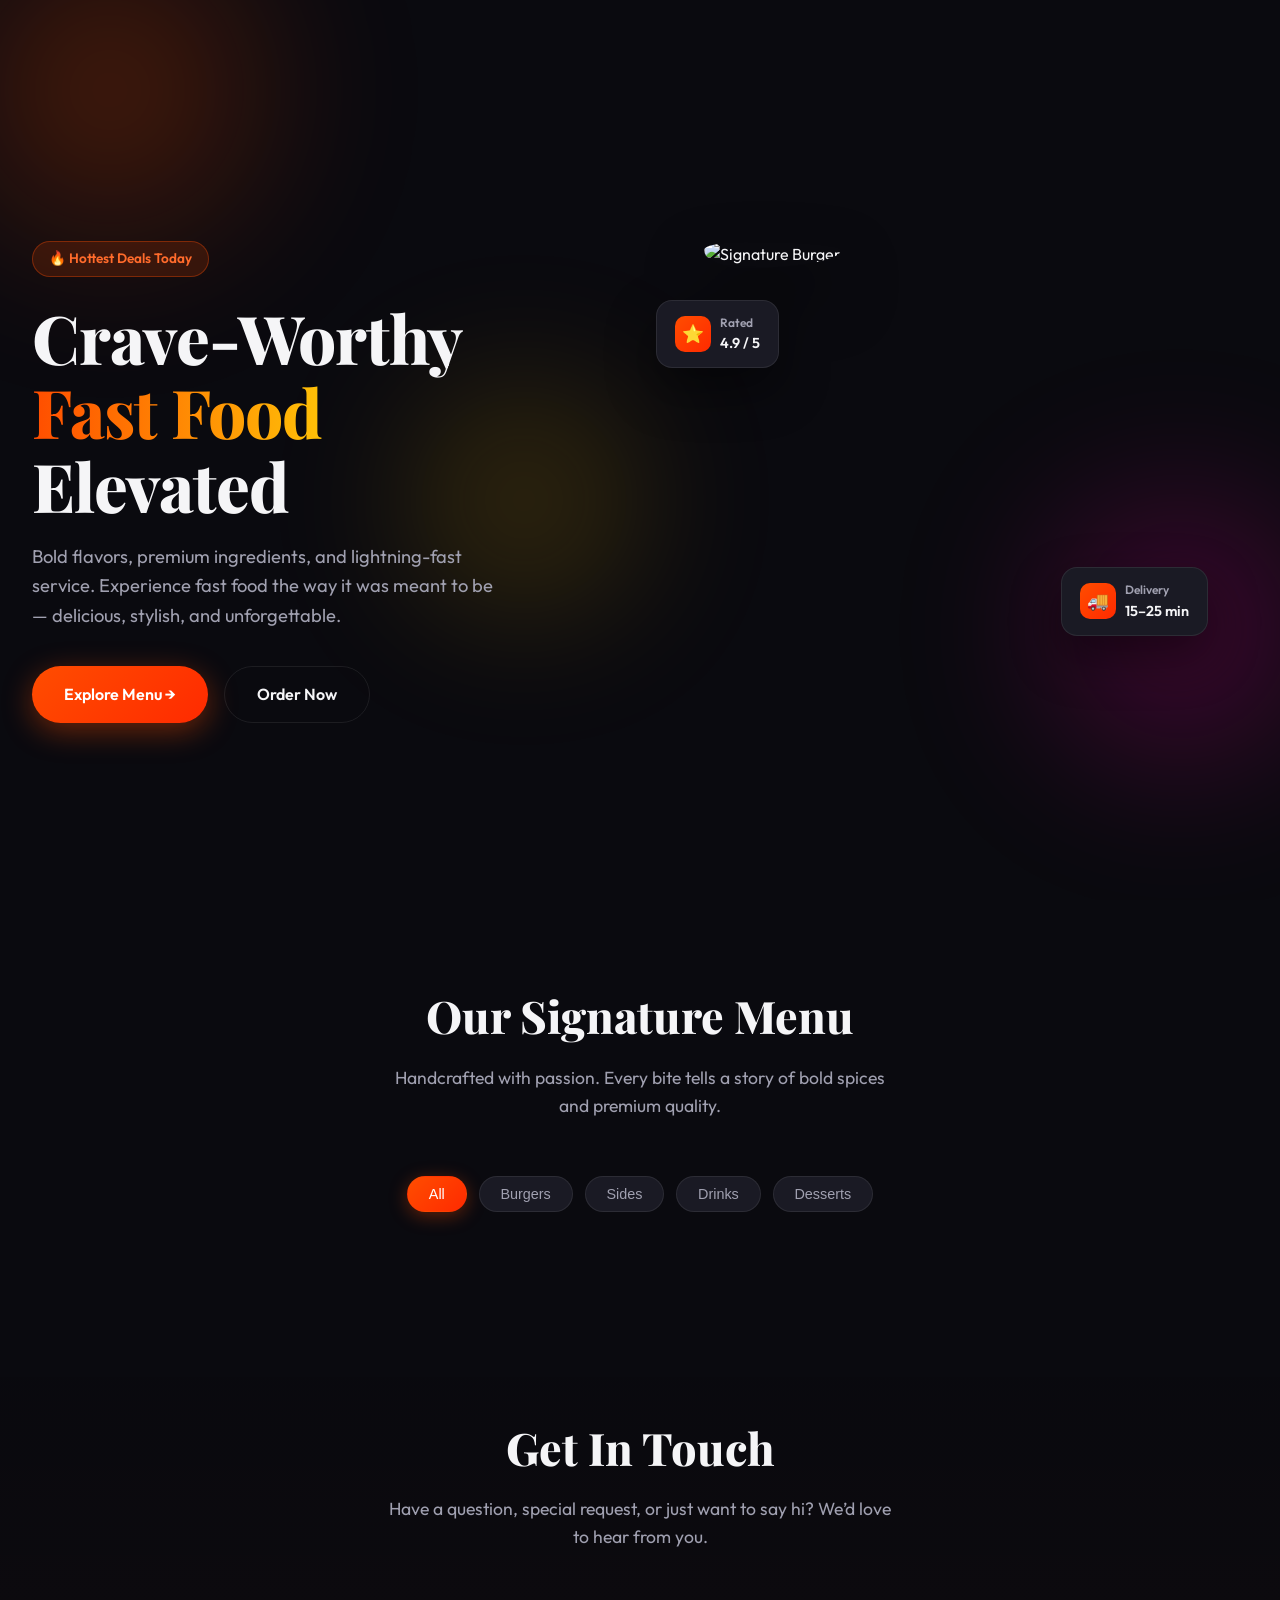
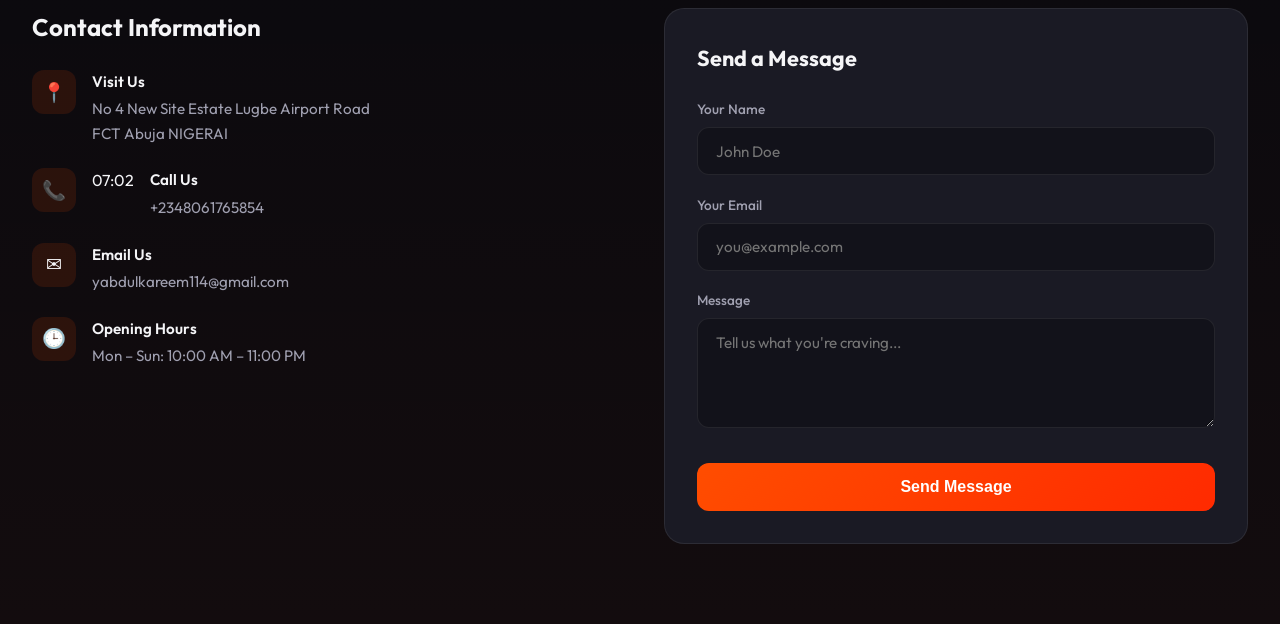
==== commit 2bb7775d: "am updating my header and my footer which i want to change" ====
--- a/front.html
+++ b/front.html
@@ -448,8 +448,8 @@
 letter-spacing: 1px;
 color: var(--accent); 
 07:02 
-font-weight: 600;
-margin-bottom: 0.35rem;
+font-weight: 600;}
+margin-bottom: {0.35rem;
 }
 .card-title {
 font-size: 1.25rem;
@@ -779,8 +779,7 @@
 flex-direction: column;
 padding: 1.5rem;
 gap: 1.2rem;
-border-bottom: 1px solid var(--border); 
-07:02 
+border-bottom: 1px solid var(--border);
 }
 nav.open {
 display: flex;
@@ -813,23 +812,6 @@
 </div>
 
 <!-- Header -->
-<header id="header">
-<div class="logo">
-<span>🔥</span> FlameBite
-</div>
-<nav id="nav">
-<a href="#home" class="active">Home</a>
-<a href="#menu">Menu</a>
-<a href="#contact">Contact</a>
-</nav>
-<div style="display:flex;align-items:center;gap:1rem;">
-<button class="cart-btn" id="cartBtn">
-🛒 <span>Cart</span>
-<span class="cart-count" id="cartCount">0</span>
-</button>
-<button class="menu-toggle" id="menuToggle" aria-label="Menu">☰</button>
-</div>
-</header>
 
 <!-- Hero -->
 <section class="hero" id="home">
@@ -946,49 +928,6 @@
 </div>
 </section>
 
-<!-- Footer -->
-<footer>
-<div class="footer-content">
-<div class="footer-brand">
-<div class="logo"><span>🔥</span> FlameBite</div>
-<p>Premium fast food with attitude. Bold flavors, fresh ingredients, unforgettable experiences.</p>
-<div class="socials">
-<a href="#" class="social-link" aria-label="Instagram">📷</a>
-<a href="#" class="social-link" aria-label="Twitter">🐦</a>
-<a href="#" class="social-link" aria-label="Facebook">📘</a>
-<a href="#" class="social-link" aria-label="TikTok">🎵</a>
-</div>
-</div>
-<div class="footer-col">
-<h4>Explore</h4>
-<ul>
-<li><a href="#home">Home</a></li>
-<li><a href="#menu">Menu</a></li>
-<li><a href="#contact">Contact</a></li>
-</ul>
-</div>
-<div class="footer-col">
-<h4>Support</h4>
-<ul>
-<li><a href="#">FAQs</a></li>
-<li><a href="#">Delivery Info</a></li>
-<li><a href="#">Privacy Policy</a></li>
-</ul>
-</div>
-<div class="footer-col">
-<h4>Contact</h4>
-<ul>
-<li><a href="mailto:yabdulkareem114@gmail.com">yabdulkareem114@gmail.com</a></li>
-<li><a href="tel:+1234567890">+1 (234) 567-890</a></li>
-<li>42 Flame Street, City Center</li>
-</ul>
-</div>
-</div>
-<div class="footer-bottom">
-<p>© 2026 FlameBite. All rights reserved.</p>
-<p>Contact: <a href="mailto:yabdulkareem114@gmail.com" class="footer-email">yabdulkareem114@gmail.com</a></p>
-</div>
-</footer>
 
 <!-- Toast -->
 <div class="toast" id="toast">
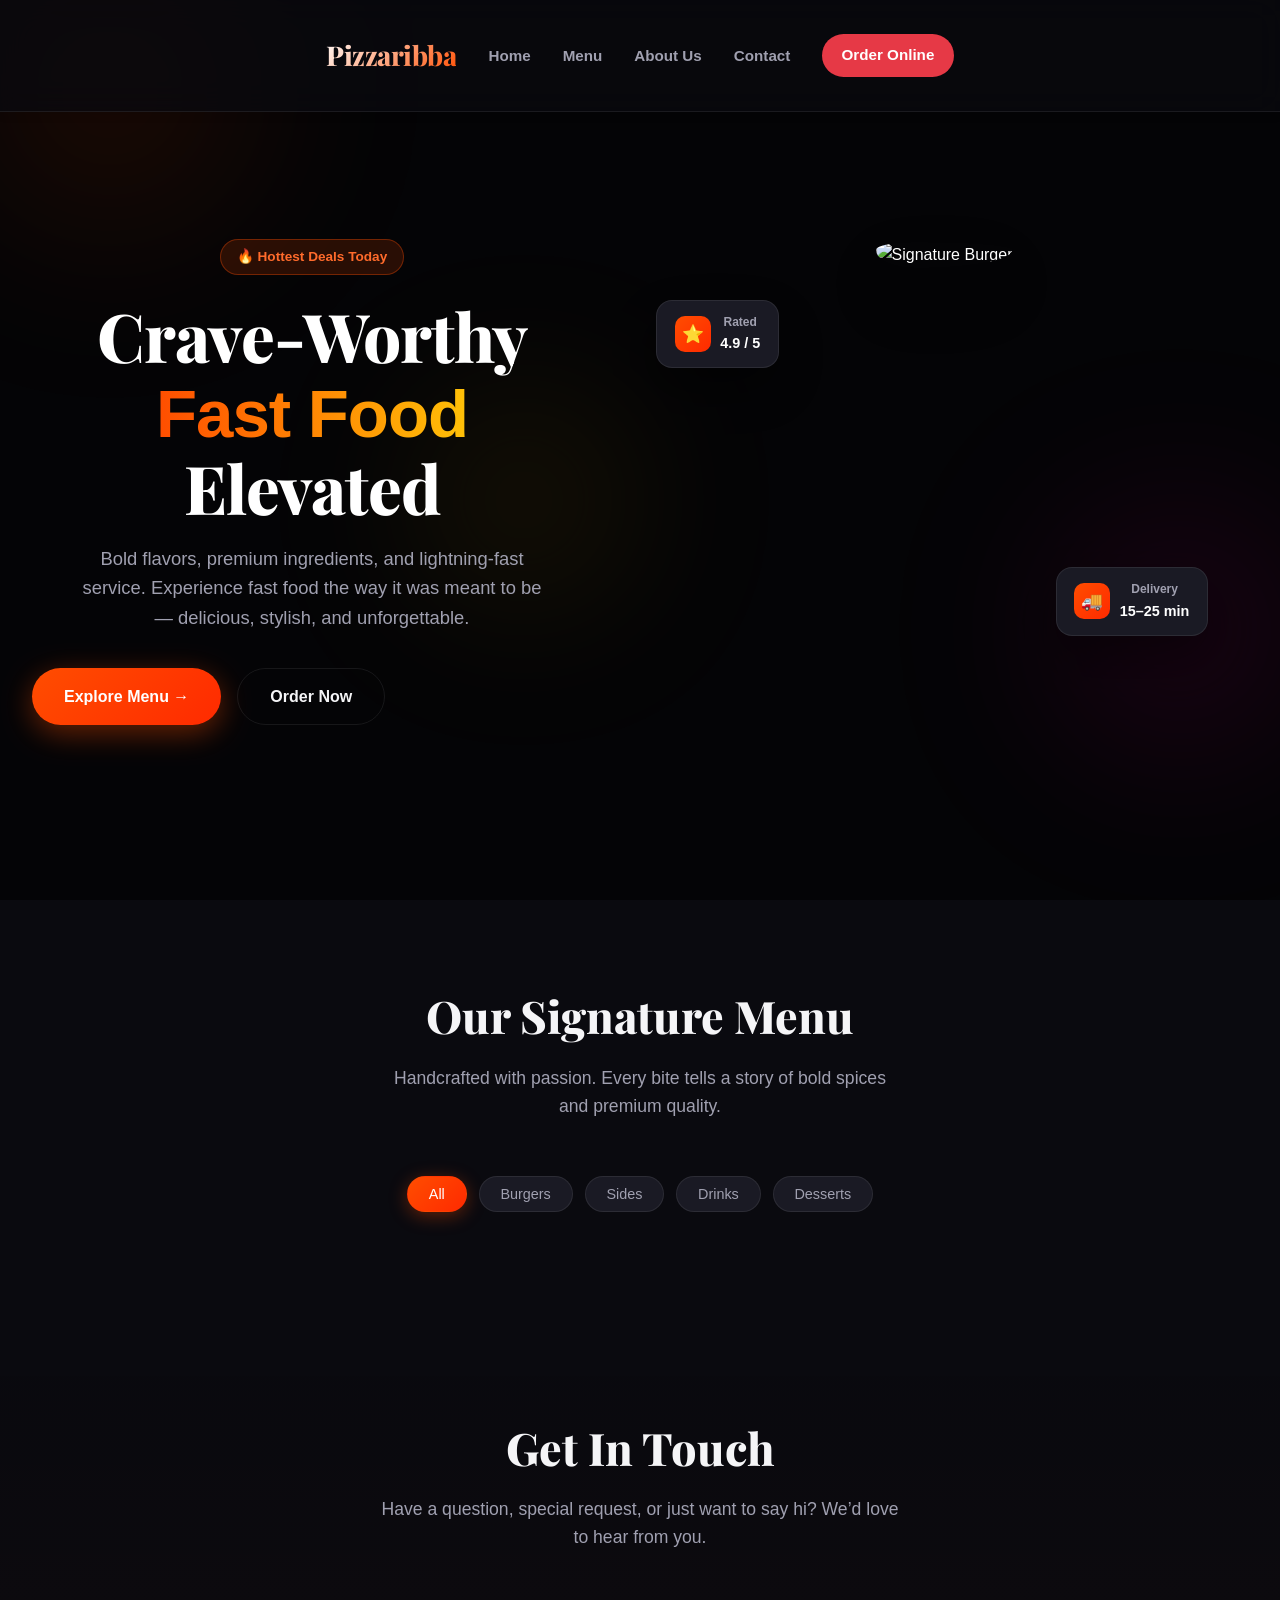
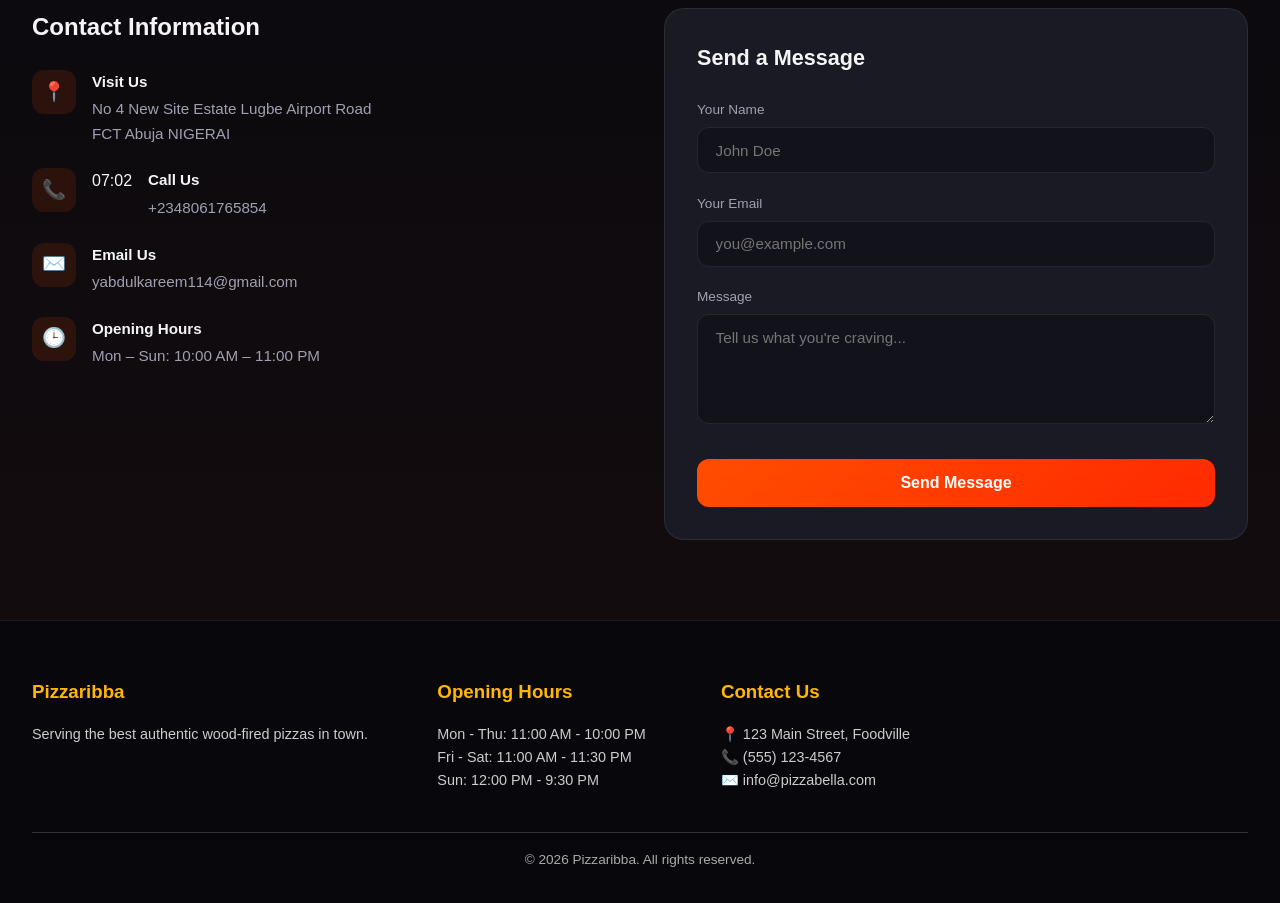
==== commit 5d2844b8: "Added Adbulbranch successfully" ====
--- a/front.html
+++ b/front.html
@@ -8,6 +8,8 @@
 <link rel="preconnect" href="https://fonts.googleapis.com">
 <link rel="preconnect" href="https://fonts.gstatic.com" crossorigin>
 <link href="https://fonts.googleapis.com/css2?family=Outfit:wght@300;400;500;600;700;800&family=Playfair+Display:wght@700;800&display=swap" rel="stylesheet">
+<script src="components.js" defer></script>
+<link rel="stylesheet" href="style.css">
 <style>
 :root {
 --bg: #0a0a0f;
@@ -146,7 +148,6 @@
 .cart-btn {
 background: linear-gradient(135deg, var(--accent), #ff2a00);
 color: white; 
-07:02 
 border: none;
 padding: 0.6rem 1.25rem;
 border-radius: 50px;
@@ -296,7 +297,6 @@
 @keyframes morph {
 0%, 100% { border-radius: 30% 70% 70% 30% / 30% 30% 70% 70%; }
 25% { border-radius: 58% 42% 38% 62% / 45% 55% 45% 55%; } 
-07:02 
 50% { border-radius: 50% 50% 33% 67% / 55% 27% 73% 45%; }
 75% { border-radius: 33% 67% 58% 42% / 63% 48% 52% 37%; }
 }
@@ -447,9 +447,8 @@
 text-transform: uppercase;
 letter-spacing: 1px;
 color: var(--accent); 
-07:02 
-font-weight: 600;}
-margin-bottom: {0.35rem;
+font-weight: 600;
+margin-bottom: 0.35rem;
 }
 .card-title {
 font-size: 1.25rem;
@@ -611,7 +610,6 @@
 background: #08080c;
 border-top: 1px solid var(--border);
 padding: 3.5rem 2rem 2rem; 
-07:02 
 }
 .footer-content {
 max-width: 1300px;
@@ -812,7 +810,7 @@
 </div>
 
 <!-- Header -->
-
+<pizza-header></pizza-header>
 <!-- Hero -->
 <section class="hero" id="home">
 <div class="hero-content">
@@ -1165,4 +1163,6 @@
     }
     </script>
 </body>
+
+<pizza-footer></pizza-footer>
 </html>
--- a/style.css
+++ b/style.css
@@ -0,0 +1,267 @@
+     /* CSS Reset & General Styles */
+        * {
+            margin: 0;
+            padding: 0;
+            box-sizing: border-box;
+            font-family: 'Segoe UI', Tahoma, Geneva, Verdana, sans-serif;
+        }
+
+        :root {
+            --primary-color: #e63946;
+            --secondary-color: #ffb703;
+            --dark-color: #1d3557;
+            --light-color: #f8f9fa;
+        }
+
+        body {
+            color: #333;
+            line-height: 1.6;
+            background-color: #fff;
+        }
+
+        a {
+            text-decoration: none;
+            color: inherit;
+        }
+
+        /* Header / Navbar */
+        header {
+            background-color: #fff;
+            box-shadow: 0 2px 10px rgba(0, 0, 0, 0.1);
+            position: sticky;
+            top: 0;
+            z-index: 1000;
+        }
+
+        .navbar {
+            display: flex;
+            justify-content: space-between;
+            align-items: center;
+            max-width: 1200px;
+            margin: 0 auto;
+            padding: 1rem 2rem;
+        }
+
+        .logo {
+            font-size: 1.8rem;
+            font-weight: bold;
+            color: var(--primary-color);
+        }
+
+        .logo span {
+            color: var(--secondary-color);
+        }
+
+        .nav-links {
+            display: flex;
+            list-style: none;
+            gap: 2rem;
+        }
+
+        .nav-links a {
+            font-weight: 600;
+            transition: color 0.3s;
+        }
+
+        .nav-links a:hover {
+            color: var(--primary-color);
+        }
+
+        .btn-order {
+            background-color: var(--primary-color);
+            color: #fff;
+            padding: 0.6rem 1.2rem;
+            border-radius: 25px;
+            font-weight: bold;
+            transition: background-color 0.3s;
+        }
+
+        .btn-order:hover {
+            background-color: #c1121f;
+        }
+
+        /* Hero Section */
+        .hero {
+            background: linear-gradient(rgba(0, 0, 0, 0.6), rgba(0, 0, 0, 0.6)), 
+                        url('https://images.unsplash.com/photo-1513104890138-7c749659a591?auto=format&fit=crop&w=1350&q=80') center/cover no-repeat;
+            height: 80vh;
+            display: flex;
+            align-items: center;
+            justify-content: center;
+            text-align: center;
+            color: #fff;
+            padding: 0 1rem;
+        }
+
+        .hero-content h1 {
+            font-size: 3.5rem;
+            margin-bottom: 1rem;
+        }
+
+        .hero-content p {
+            font-size: 1.2rem;
+            margin-bottom: 2rem;
+            max-width: 600px;
+            margin-left: auto;
+            margin-right: auto;
+        }
+
+        .btn-primary {
+            background-color: var(--secondary-color);
+            color: #000;
+            padding: 0.8rem 2rem;
+            font-size: 1.1rem;
+            border-radius: 25px;
+            font-weight: bold;
+            transition: transform 0.2s, background-color 0.3s;
+            display: inline-block;
+        }
+
+        .btn-primary:hover {
+            background-color: #fb8500;
+            transform: scale(1.05);
+        }
+
+        /* Section Styling */
+        section {
+            padding: 4rem 2rem;
+            max-width: 1200px;
+            margin: 0 auto;
+        }
+
+        .section-title {
+            text-align: center;
+            font-size: 2.2rem;
+            margin-bottom: 2.5rem;
+            color: var(--dark-color);
+        }
+
+        /* Menu Section */
+        .menu-grid {
+            display: grid;
+            grid-template-columns: repeat(auto-fit, minmax(280px, 1fr));
+            gap: 2rem;
+        }
+
+        .menu-card {
+            background-color: #fff;
+            border-radius: 12px;
+            overflow: hidden;
+            box-shadow: 0 4px 15px rgba(0, 0, 0, 0.1);
+            transition: transform 0.3s;
+        }
+
+        .menu-card:hover {
+            transform: translateY(-5px);
+        }
+
+        .menu-card img {
+            width: 100%;
+            height: 200px;
+            object-fit: cover;
+        }
+
+        .menu-card-body {
+            padding: 1.5rem;
+        }
+
+        .menu-card-title {
+            font-size: 1.3rem;
+            margin-bottom: 0.5rem;
+            display: flex;
+            justify-content: space-between;
+        }
+
+        .menu-card-price {
+            color: var(--primary-color);
+            font-weight: bold;
+        }
+
+        .menu-card-desc {
+            color: #666;
+            font-size: 0.95rem;
+            margin-bottom: 1rem;
+        }
+
+        /* About Section */
+        .about {
+            background-color: var(--light-color);
+            border-radius: 12px;
+            display: flex;
+            flex-wrap: wrap;
+            align-items: center;
+            gap: 2rem;
+            padding: 3rem 2rem;
+        }
+
+        .about-text {
+            flex: 1;
+            min-width: 300px;
+        }
+
+        .about-text h2 {
+            margin-bottom: 1rem;
+            color: var(--dark-color);
+        }
+
+        .about-img {
+            flex: 1;
+            min-width: 300px;
+        }
+
+        .about-img img {
+            width: 100%;
+            border-radius: 12px;
+        }
+
+        /* Footer */
+        footer {
+            background-color: var(--dark-color);
+            color: #fff;
+            padding: 3rem 2rem 1rem;
+        }
+
+        .footer-content {
+            max-width: 1200px;
+            margin: 0 auto;
+            display: grid;
+            grid-template-columns: repeat(auto-fit, minmax(200px, 1fr));
+            gap: 2rem;
+            margin-bottom: 2rem;
+        }
+
+        .footer-col h3 {
+            margin-bottom: 1rem;
+            color: var(--secondary-color);
+        }
+
+        .footer-col p, .footer-col ul {
+            font-size: 0.9rem;
+            color: #ccc;
+        }
+
+        .footer-col ul {
+            list-style: none;
+        }
+
+        .footer-col ul li {
+            margin-bottom: 0.5rem;
+        }
+
+        .copyright {
+            text-align: center;
+            border-top: 1px solid #333;
+            padding-top: 1rem;
+            font-size: 0.85rem;
+            color: #aaa;
+        }
+
+        /* Responsive Design */
+        @media (max-width: 768px) {
+            .nav-links {
+                display: none; /* Can be enhanced with JS mobile menu */
+            }
+            .hero-content h1 {
+                font-size: 2.5rem;
+            }
+        }
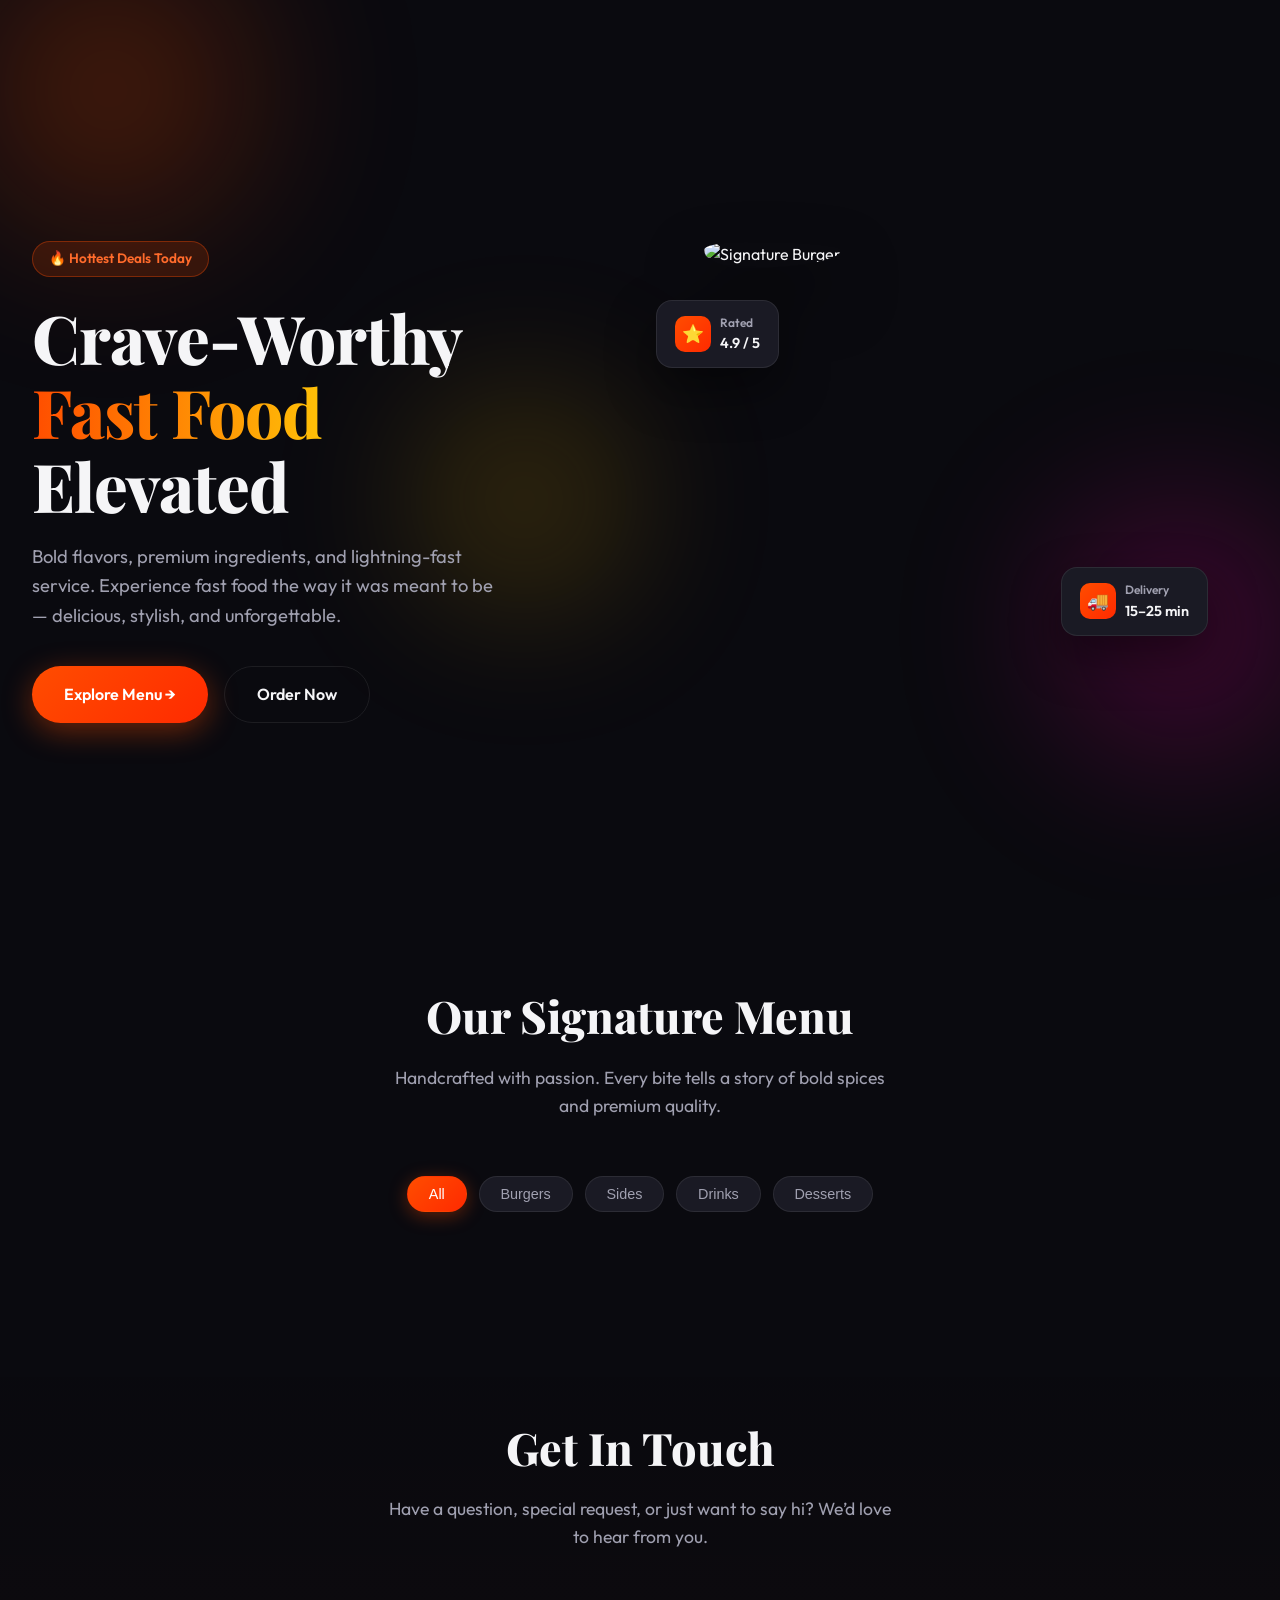
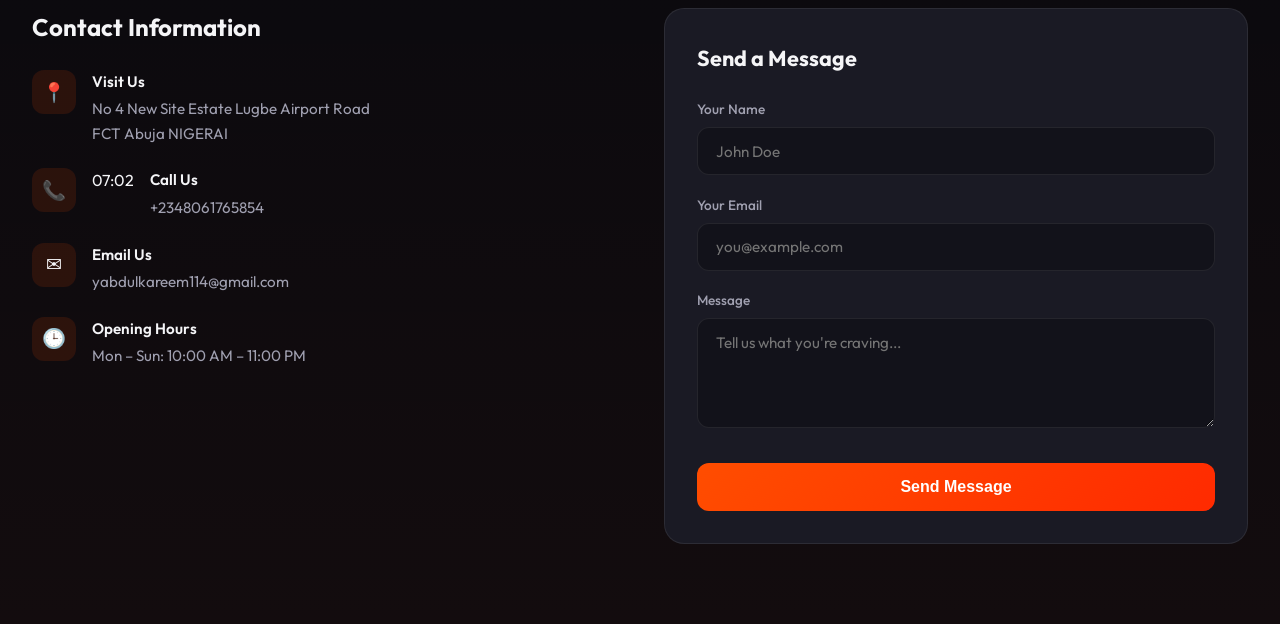
==== commit 5ec51e9f: "this is my first resturant page" ====
--- a/front.html
+++ b/front.html
@@ -8,8 +8,6 @@
 <link rel="preconnect" href="https://fonts.googleapis.com">
 <link rel="preconnect" href="https://fonts.gstatic.com" crossorigin>
 <link href="https://fonts.googleapis.com/css2?family=Outfit:wght@300;400;500;600;700;800&family=Playfair+Display:wght@700;800&display=swap" rel="stylesheet">
-<script src="components.js" defer></script>
-<link rel="stylesheet" href="style.css">
 <style>
 :root {
 --bg: #0a0a0f;
@@ -148,6 +146,7 @@
 .cart-btn {
 background: linear-gradient(135deg, var(--accent), #ff2a00);
 color: white; 
+07:02 
 border: none;
 padding: 0.6rem 1.25rem;
 border-radius: 50px;
@@ -297,6 +296,7 @@
 @keyframes morph {
 0%, 100% { border-radius: 30% 70% 70% 30% / 30% 30% 70% 70%; }
 25% { border-radius: 58% 42% 38% 62% / 45% 55% 45% 55%; } 
+07:02 
 50% { border-radius: 50% 50% 33% 67% / 55% 27% 73% 45%; }
 75% { border-radius: 33% 67% 58% 42% / 63% 48% 52% 37%; }
 }
@@ -447,8 +447,9 @@
 text-transform: uppercase;
 letter-spacing: 1px;
 color: var(--accent); 
-font-weight: 600;
-margin-bottom: 0.35rem;
+
+font-weight: 600;}
+margin-bottom: {0.35rem;
 }
 .card-title {
 font-size: 1.25rem;
@@ -610,6 +611,7 @@
 background: #08080c;
 border-top: 1px solid var(--border);
 padding: 3.5rem 2rem 2rem; 
+07:02 
 }
 .footer-content {
 max-width: 1300px;
@@ -810,7 +812,7 @@
 </div>
 
 <!-- Header -->
-<pizza-header></pizza-header>
+
 <!-- Hero -->
 <section class="hero" id="home">
 <div class="hero-content">
@@ -1163,6 +1165,4 @@
     }
     </script>
 </body>
-
-<pizza-footer></pizza-footer>
 </html>
